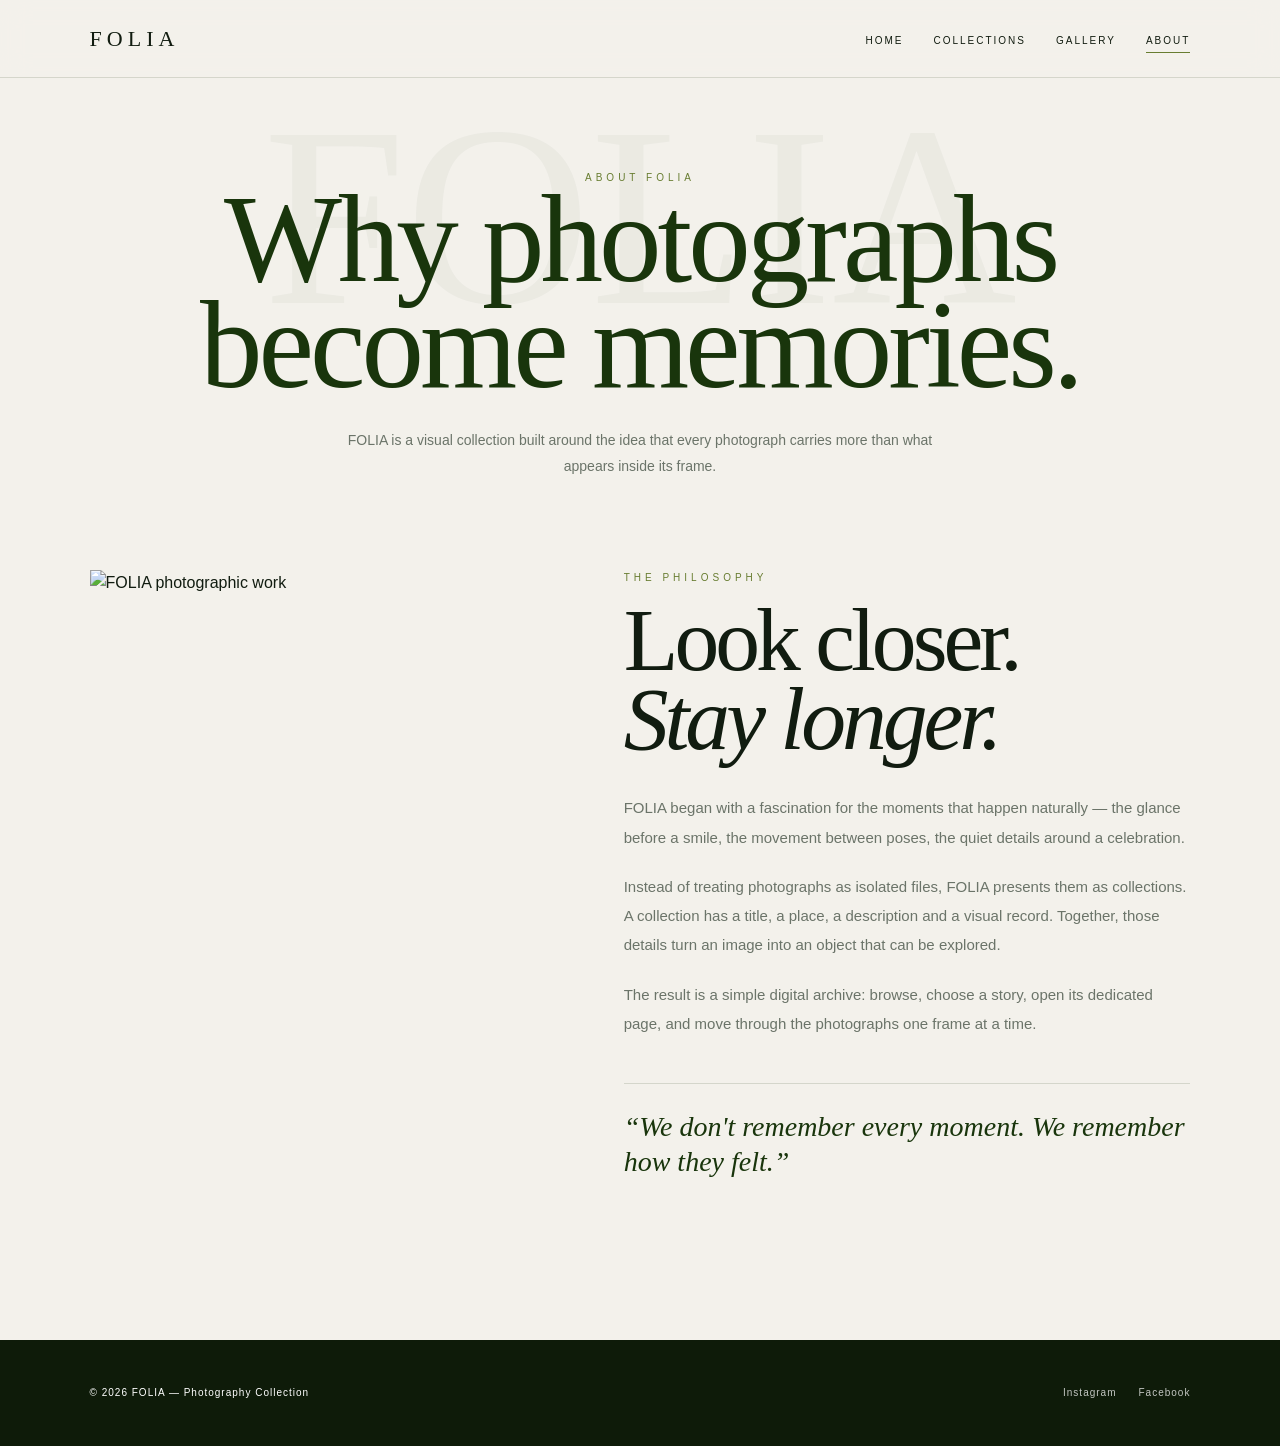
==== about.html @ 892d369e "Add files via upload" ====
<!DOCTYPE html>
<html lang="en">
<head>
<meta charset="UTF-8">
<meta name="viewport" content="width=device-width, initial-scale=1.0">
<title>About | FOLIA</title>
<link rel="stylesheet" href="style.css">
</head>
<body>

<nav>
  <a href="index.html" class="logo">FOLIA</a>
  <button class="menu-btn" onclick="toggleMenu()" aria-label="Open navigation">☰</button>
  <ul class="nav-links" id="navLinks">
    <li><a href="index.html">Home</a></li>
    <li><a href="collections.html">Collections</a></li>
    <li><a href="gallery.html">Gallery</a></li>
    <li><a href="about.html" class="active">About</a></li>
  </ul>
</nav>


<header class="page-header">
  <div class="label">ABOUT FOLIA</div>
  <h1>Why photographs<br>become memories.</h1>
  <p>FOLIA is a visual collection built around the idea that every photograph carries more than what appears inside its frame.</p>
</header>
<main class="page-main">
  <div class="about-layout">
    <div class="about-image"><img src="images/about1.jpg" alt="FOLIA photographic work"></div>
    <div class="about-copy">
      <div class="label">The philosophy</div>
      <h2>Look closer.<br><em>Stay longer.</em></h2>
      <p>FOLIA began with a fascination for the moments that happen naturally — the glance before a smile, the movement between poses, the quiet details around a celebration.</p>
      <p>Instead of treating photographs as isolated files, FOLIA presents them as collections. A collection has a title, a place, a description and a visual record. Together, those details turn an image into an object that can be explored.</p>
      <p>The result is a simple digital archive: browse, choose a story, open its dedicated page, and move through the photographs one frame at a time.</p>
      <div class="about-note">“We don't remember every moment. We remember how they felt.”</div>
    </div>
  </div>
</main>


<footer>
  <p>© 2026 FOLIA — Photography Collection</p>
  <div class="socials">
    <a href="https://www.instagram.com/krisalubia/" target="_blank" rel="noopener">Instagram</a>
    <a href="https://www.facebook.com/profile.php?id=61570940212125" target="_blank" rel="noopener">Facebook</a>
  </div>
</footer>


<script>
function toggleMenu(){document.getElementById("navLinks").classList.toggle("active")}
document.querySelectorAll(".nav-links a").forEach(a=>a.addEventListener("click",()=>document.getElementById("navLinks").classList.remove("active")));
</script>

</body>
</html>
---- style.css ----
:root{
  --forest:#19350c;
  --deep:#0e1b09;
  --olive:#687d31;
  --cream:#f3f1eb;
  --paper:#ebe7dc;
  --ink:#111c10;
  --muted:#6b7469;
  --line:rgba(25,53,12,.14);
  --serif:Georgia,"Times New Roman",serif;
  --sans:Arial,Helvetica,sans-serif;
  --ease:cubic-bezier(.22,.61,.36,1);
}
*{box-sizing:border-box;margin:0;padding:0}
html{scroll-behavior:smooth}
body{font-family:var(--sans);background:var(--cream);color:var(--ink);line-height:1.6;overflow-x:hidden}
a{color:inherit;text-decoration:none}
img{display:block;width:100%}
::selection{background:var(--olive);color:#fff}
nav{
  position:fixed;top:0;left:0;width:100%;height:78px;z-index:1000;
  padding:0 7%;display:flex;align-items:center;justify-content:space-between;
  background:rgba(243,241,235,.92);backdrop-filter:blur(14px);
  border-bottom:1px solid var(--line)
}
.logo{font:400 22px var(--serif);letter-spacing:5px}
.nav-links{display:flex;gap:30px;list-style:none}
.nav-links a{font-size:10px;text-transform:uppercase;letter-spacing:2px;position:relative}
.nav-links a:after{content:"";position:absolute;left:0;bottom:-7px;width:0;height:1px;background:var(--olive);transition:.35s var(--ease)}
.nav-links a:hover:after,.nav-links a.active:after{width:100%}
.menu-btn{display:none;border:0;background:transparent;font-size:25px;color:var(--forest);cursor:pointer}
.hero{
  min-height:88vh;position:relative;display:flex;align-items:flex-end;overflow:hidden;color:#fff;
  background:linear-gradient(to top,rgba(14,27,9,.9),rgba(14,27,9,.1) 68%),url("images/hero.jpg") center/cover no-repeat
}
.hero:before{content:"";position:absolute;inset:-4%;background:url("images/hero.jpg") center/cover no-repeat;z-index:-1;animation:zoom 16s ease-in-out infinite alternate}
@keyframes zoom{to{transform:scale(1.06)}}
.hero-content{padding:0 7% 10vh;max-width:1000px}
.eyebrow,.label{font-size:10px;letter-spacing:4px;text-transform:uppercase;color:var(--olive)}
.hero .eyebrow{color:#dce4c8;margin-bottom:22px}
.hero h1{font:400 clamp(70px,11vw,155px)/.82 var(--serif);letter-spacing:-5px}
.hero h1 span{margin-left:13vw;font-style:italic}
.hero p{max-width:520px;margin:35px 0 25px;font-size:15px;line-height:1.8;opacity:.9}
.pill{display:inline-flex;align-items:center;gap:18px;border:1px solid rgba(255,255,255,.5);padding:13px 20px;font-size:10px;letter-spacing:2px;text-transform:uppercase;transition:.3s}
.pill:hover{background:#fff;color:var(--forest)}
.scroll{position:absolute;right:7%;bottom:35px;font-size:9px;letter-spacing:3px;text-transform:uppercase;writing-mode:vertical-rl;opacity:.75}
.home-section{padding:120px 7%}
.collection{background:var(--cream)}
.section-head{display:flex;justify-content:space-between;gap:40px;align-items:end;margin-bottom:55px}
.section-head h2{font:400 clamp(52px,8vw,105px)/.86 var(--serif);letter-spacing:-4px}
.section-head p{max-width:390px;color:var(--muted);font-size:14px;line-height:1.9}
.object-grid{display:grid;grid-template-columns:repeat(2,1fr);gap:26px}
.object-card{position:relative;overflow:hidden;background:var(--paper)}
.object-card:nth-child(2),.object-card:nth-child(5){margin-top:80px}
.object-image{height:520px;overflow:hidden}
.object-image img{height:100%;object-fit:cover;transition:transform .8s var(--ease)}
.object-card:hover img{transform:scale(1.045)}
.object-info{padding:22px 24px 27px;display:grid;grid-template-columns:1fr auto;gap:12px}
.object-info h3{font:400 35px/1 var(--serif)}
.object-info p{grid-column:1/-1;color:var(--muted);font-size:13px;line-height:1.7}
.meta{font-size:9px;letter-spacing:2px;text-transform:uppercase;color:var(--olive);align-self:center}
.card-arrow{font-size:22px;transition:transform .3s}.object-card:hover .card-arrow{transform:translateX(5px)}
.approach{background:var(--forest);color:#fff;position:relative;overflow:hidden}
.approach:after{content:"F";position:absolute;right:-2vw;top:-100px;font:400 430px var(--serif);color:rgba(255,255,255,.035)}
.approach-grid{display:grid;grid-template-columns:.75fr 1.25fr;gap:10vw;position:relative;z-index:1}
.approach h2{font:400 clamp(55px,8vw,105px)/.84 var(--serif);letter-spacing:-4px}
.approach .label{color:#b9c990}
.approach-copy{padding-top:15px;max-width:650px}
.lead{font:400 clamp(25px,3vw,42px)/1.15 var(--serif);margin-bottom:35px}
.approach-copy p:not(.lead){font-size:14px;line-height:1.9;opacity:.75;margin-bottom:18px}
.featured{background:var(--paper)}
.featured-grid{display:grid;grid-template-columns:1.2fr .8fr;min-height:650px}
.featured-image{min-height:650px;background:url("images/H1.jpg") center/cover}
.featured-copy{padding:70px;display:flex;flex-direction:column;justify-content:center}
.featured-copy h2{font:400 clamp(52px,7vw,92px)/.88 var(--serif);letter-spacing:-4px;margin:20px 0 28px}
.featured-copy h2 em{font-style:italic}
.featured-copy p{color:var(--muted);max-width:430px;line-height:1.9;font-size:14px}
.text-link{display:inline-flex;gap:15px;align-items:center;margin-top:35px;font-size:10px;letter-spacing:2px;text-transform:uppercase;border-bottom:1px solid var(--forest);padding-bottom:8px;width:max-content}
footer{padding:45px 7%;background:var(--deep);color:#fff;display:flex;justify-content:space-between;gap:30px;align-items:center;font-size:10px;letter-spacing:1px}
footer .socials{display:flex;gap:22px}
footer a{opacity:.75} footer a:hover{opacity:1}
.page-header{padding:170px 7% 90px;text-align:center;position:relative;overflow:hidden}
.page-header:before{content:"FOLIA";position:absolute;left:50%;top:70px;transform:translateX(-50%);font:400 clamp(120px,20vw,280px) var(--serif);color:rgba(25,53,12,.035);pointer-events:none}
.page-header>*{position:relative}
.page-header h1{font:400 clamp(65px,10vw,125px)/.85 var(--serif);letter-spacing:-4px;color:var(--forest)}
.page-header p{max-width:620px;margin:28px auto 0;color:var(--muted);font-size:14px;line-height:1.9}
.page-main{padding:0 7% 120px}
.collection-intro{max-width:800px;margin:0 auto 65px;text-align:center;color:var(--muted);line-height:1.9}
.archive-grid{display:grid;grid-template-columns:repeat(3,1fr);gap:22px}
.archive-card{background:var(--paper);overflow:hidden}
.archive-card .object-image{height:430px}
.archive-card .object-info{display:block}
.archive-card .object-info h3{margin-bottom:10px}
.archive-card .object-info p{margin-bottom:10px}
.story-details{display:grid;grid-template-columns:1.3fr .7fr;gap:8vw;padding:0 7% 85px;max-width:1250px;margin:auto}
.detail-title{font:400 clamp(45px,6vw,78px)/.9 var(--serif);margin:12px 0 18px}
.detail-copy{color:var(--muted);font-size:14px;line-height:1.9;max-width:650px}
.detail-box{border-left:1px solid var(--line);padding-left:30px}
.back-link{display:inline-block;margin-top:25px;font-size:10px;letter-spacing:2px;text-transform:uppercase;border-bottom:1px solid var(--forest);padding-bottom:7px}
.photo-grid{display:grid;grid-template-columns:repeat(3,1fr);gap:12px}
.photo{overflow:hidden;background:#ddd;cursor:zoom-in}
.photo img{aspect-ratio:1/1.1;object-fit:cover;transition:.6s var(--ease)}
.photo:hover img{transform:scale(1.035)}
.category-heading{display:flex;justify-content:space-between;align-items:end;margin-bottom:30px}
.category-heading h2{font:400 55px/1 var(--serif)}
.category-heading p{font-size:10px;letter-spacing:2px;text-transform:uppercase;color:var(--muted)}
.lightbox{position:fixed;inset:0;background:rgba(10,16,8,.94);z-index:2000;display:none;align-items:center;justify-content:center;padding:5vw}
.lightbox.active{display:flex}
.lightbox img{max-width:92vw;max-height:88vh;width:auto;object-fit:contain}
.close{position:absolute;right:30px;top:18px;color:#fff;font-size:42px;font-weight:200;cursor:pointer}
.about-layout{display:grid;grid-template-columns:.85fr 1.15fr;gap:9vw;align-items:start}
.about-image{height:650px;background:url("images/about1.jpg") center/cover}
.about-copy h2{font:400 clamp(55px,7vw,95px)/.88 var(--serif);letter-spacing:-4px;margin:15px 0 35px}
.about-copy p{max-width:650px;color:var(--muted);font-size:15px;line-height:1.95;margin-bottom:20px}
.about-note{margin-top:45px;padding-top:25px;border-top:1px solid var(--line);font:italic 28px/1.25 var(--serif);color:var(--forest)}
.feature-story{padding:0 7% 120px}
.story-intro{padding:100px 0;border-top:1px solid var(--line);border-bottom:1px solid var(--line)}
.story-intro-grid{display:grid;grid-template-columns:.8fr 1.2fr;gap:10vw}
.story-intro h2,.story-ending h2{font:400 clamp(55px,7vw,95px)/.84 var(--serif);letter-spacing:-4px}
.story-intro h2 em,.story-ending em{font-style:italic}
.story-copy .lead{font-size:27px}.story-copy p:not(.lead){color:var(--muted);font-size:14px;line-height:1.9;margin-bottom:18px}
.story-gallery{padding-top:100px}.story-photo{margin:75px 0}
.story-photo img{max-height:760px;object-fit:cover}
.story-photo:nth-child(2){width:75%;margin-left:auto}
.story-photo:nth-child(3){width:60%}
.story-caption{display:flex;justify-content:space-between;gap:30px;margin-top:16px;font-size:10px;letter-spacing:2px;text-transform:uppercase;color:var(--muted)}
.story-caption strong{color:var(--forest);font-weight:400}
.story-ending{padding:100px 0;text-align:center;border-top:1px solid var(--line)}
.story-ending p{max-width:600px;margin:25px auto 0;color:var(--muted);font-size:14px;line-height:1.9}
@media(max-width:800px){
  nav{height:70px}.menu-btn{display:block}.nav-links{position:absolute;top:70px;left:0;width:100%;display:none;flex-direction:column;gap:0;background:var(--cream);border-bottom:1px solid var(--line)}
  .nav-links.active{display:flex}.nav-links li{padding:16px 7%;border-top:1px solid var(--line)}
  .hero{min-height:78vh}.hero h1 span{margin-left:7vw}.hero-content{padding-bottom:80px}
  .home-section{padding:85px 7%}.section-head{display:block}.section-head p{margin-top:25px}
  .object-grid,.archive-grid,.story-intro-grid,.about-layout,.approach-grid,.featured-grid,.story-details{grid-template-columns:1fr}
  .object-card:nth-child(2),.object-card:nth-child(5){margin-top:0}.object-image{height:430px}
  .featured-image{min-height:430px}.featured-copy{padding:45px 30px}.featured-grid{min-height:0}
  .approach-copy{padding-top:0}.detail-box{border-left:0;border-top:1px solid var(--line);padding:25px 0 0}
  .photo-grid{grid-template-columns:repeat(2,1fr)}.about-image{height:450px}
  .story-photo:nth-child(2),.story-photo:nth-child(3){width:100%}.story-caption{display:block}.story-caption strong{display:block;margin-top:6px}
  footer{display:block}footer .socials{margin-top:15px}
}
@media(max-width:480px){.hero h1{font-size:64px}.object-image{height:360px}.photo-grid{grid-template-columns:1fr}.page-header{padding-top:140px}}
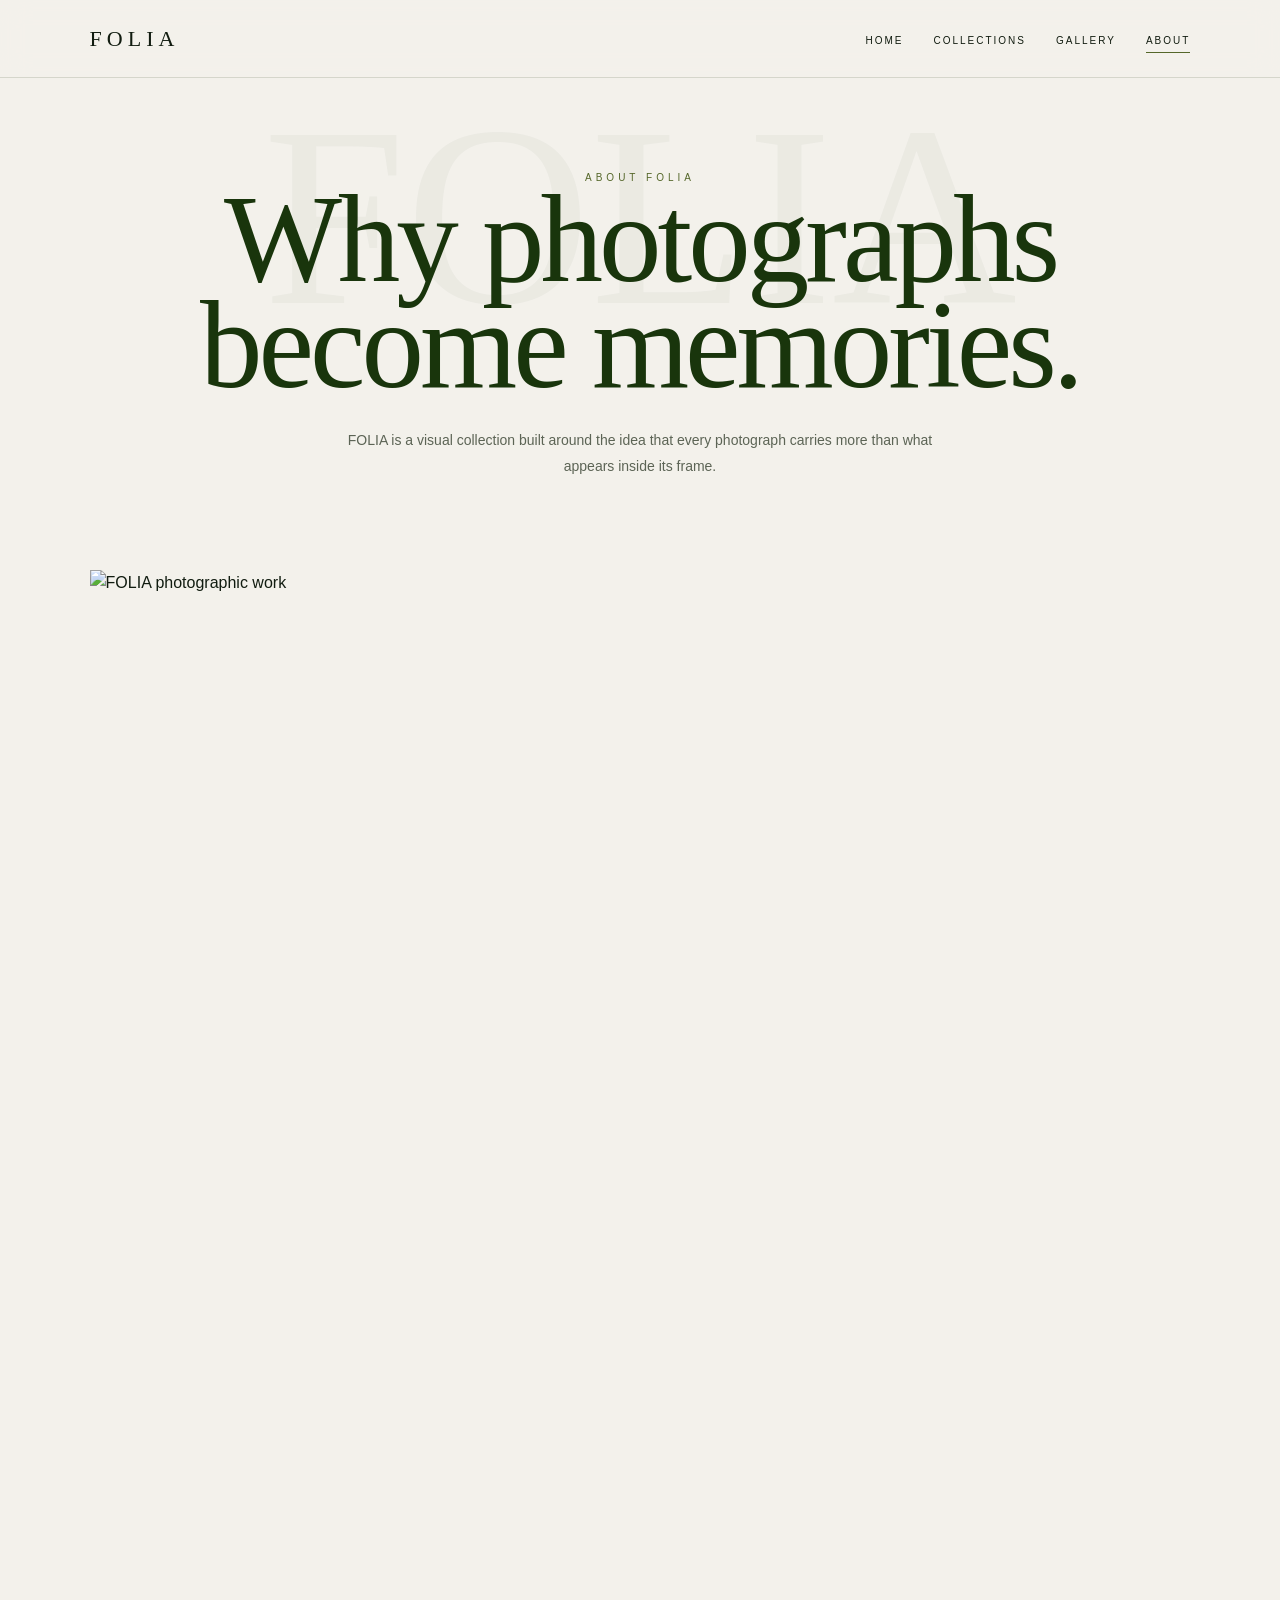
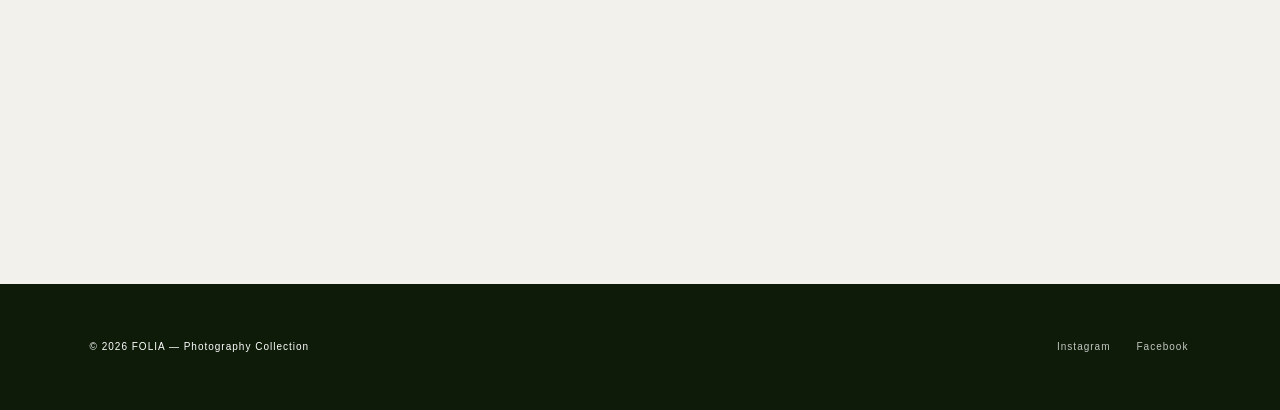
==== commit 65557526: "Add files via upload" ====
--- a/about.html
+++ b/about.html
@@ -3,14 +3,17 @@
 <head>
 <meta charset="UTF-8">
 <meta name="viewport" content="width=device-width, initial-scale=1.0">
-<title>About | FOLIA</title>
+<title>About FOLIA — Our Photography Philosophy</title>
+<meta name="description" content="Why photographs become memories. Discover the philosophy behind FOLIA, a visual archive built around the moments in between the expected ones.">
+<meta name="theme-color" content="#19350c">
+<link rel="icon" href="data:image/svg+xml,%3Csvg xmlns='http://www.w3.org/2000/svg' viewBox='0 0 64 64'%3E%3Crect width='64' height='64' rx='14' fill='%2319350c'/%3E%3Ctext x='32' y='45' font-family='Georgia,serif' font-size='36' fill='%23f3f1eb' text-anchor='middle'%3EF%3C/text%3E%3C/svg%3E">
 <link rel="stylesheet" href="style.css">
 </head>
 <body>
 
 <nav>
   <a href="index.html" class="logo">FOLIA</a>
-  <button class="menu-btn" onclick="toggleMenu()" aria-label="Open navigation">☰</button>
+  <button class="menu-btn" onclick="toggleMenu()" aria-label="Open navigation" aria-expanded="false" aria-controls="navLinks">☰</button>
   <ul class="nav-links" id="navLinks">
     <li><a href="index.html">Home</a></li>
     <li><a href="collections.html">Collections</a></li>
@@ -19,7 +22,6 @@
   </ul>
 </nav>
 
-
 <header class="page-header">
   <div class="label">ABOUT FOLIA</div>
   <h1>Why photographs<br>become memories.</h1>
@@ -27,7 +29,7 @@
 </header>
 <main class="page-main">
   <div class="about-layout">
-    <div class="about-image"><img src="images/about1.jpg" alt="FOLIA photographic work"></div>
+    <div class="about-image"><img src="images/about.webp" width="1600" height="1038" alt="FOLIA photographic work" loading="eager" fetchpriority="high" decoding="async"></div>
     <div class="about-copy">
       <div class="label">The philosophy</div>
       <h2>Look closer.<br><em>Stay longer.</em></h2>
@@ -39,7 +41,6 @@
   </div>
 </main>
 
-
 <footer>
   <p>© 2026 FOLIA — Photography Collection</p>
   <div class="socials">
@@ -48,11 +49,6 @@
   </div>
 </footer>
 
-
-<script>
-function toggleMenu(){document.getElementById("navLinks").classList.toggle("active")}
-document.querySelectorAll(".nav-links a").forEach(a=>a.addEventListener("click",()=>document.getElementById("navLinks").classList.remove("active")));
-</script>
-
+<script src="main.js" defer></script>
 </body>
 </html>
--- a/style.css
+++ b/style.css
@@ -2,11 +2,11 @@
 :root{
   --forest:#19350c;
   --deep:#0e1b09;
-  --olive:#687d31;
+  --olive:#55672a;
   --cream:#f3f1eb;
   --paper:#ebe7dc;
   --ink:#111c10;
-  --muted:#6b7469;
+  --muted:#5c6455;
   --line:rgba(25,53,12,.14);
   --serif:Georgia,"Times New Roman",serif;
   --sans:Arial,Helvetica,sans-serif;
@@ -29,12 +29,12 @@
 .nav-links a{font-size:10px;text-transform:uppercase;letter-spacing:2px;position:relative}
 .nav-links a:after{content:"";position:absolute;left:0;bottom:-7px;width:0;height:1px;background:var(--olive);transition:.35s var(--ease)}
 .nav-links a:hover:after,.nav-links a.active:after{width:100%}
-.menu-btn{display:none;border:0;background:transparent;font-size:25px;color:var(--forest);cursor:pointer}
+.menu-btn{display:none;border:0;background:transparent;font-size:25px;color:var(--forest);cursor:pointer;padding:12px;line-height:1;min-width:48px;min-height:48px}
 .hero{
   min-height:88vh;position:relative;display:flex;align-items:flex-end;overflow:hidden;color:#fff;
-  background:linear-gradient(to top,rgba(14,27,9,.9),rgba(14,27,9,.1) 68%),url("images/hero.jpg") center/cover no-repeat
+  background:linear-gradient(to top,rgba(14,27,9,.9),rgba(14,27,9,.1) 68%),url("images/hero.webp") center/cover no-repeat
 }
-.hero:before{content:"";position:absolute;inset:-4%;background:url("images/hero.jpg") center/cover no-repeat;z-index:-1;animation:zoom 16s ease-in-out infinite alternate}
+.hero:before{content:"";position:absolute;inset:-4%;background:url("images/hero.webp") center/cover no-repeat;z-index:-1;animation:zoom 16s ease-in-out infinite alternate}
 @keyframes zoom{to{transform:scale(1.06)}}
 .hero-content{padding:0 7% 10vh;max-width:1000px}
 .eyebrow,.label{font-size:10px;letter-spacing:4px;text-transform:uppercase;color:var(--olive)}
@@ -57,7 +57,7 @@
 .object-image img{height:100%;object-fit:cover;transition:transform .8s var(--ease)}
 .object-card:hover img{transform:scale(1.045)}
 .object-info{padding:22px 24px 27px;display:grid;grid-template-columns:1fr auto;gap:12px}
-.object-info h3{font:400 35px/1 var(--serif)}
+.object-info h3,.object-info h2{font:400 35px/1 var(--serif)}
 .object-info p{grid-column:1/-1;color:var(--muted);font-size:13px;line-height:1.7}
 .meta{font-size:9px;letter-spacing:2px;text-transform:uppercase;color:var(--olive);align-self:center}
 .card-arrow{font-size:22px;transition:transform .3s}.object-card:hover .card-arrow{transform:translateX(5px)}
@@ -71,7 +71,7 @@
 .approach-copy p:not(.lead){font-size:14px;line-height:1.9;opacity:.75;margin-bottom:18px}
 .featured{background:var(--paper)}
 .featured-grid{display:grid;grid-template-columns:1.2fr .8fr;min-height:650px}
-.featured-image{min-height:650px;background:url("images/H1.jpg") center/cover}
+.featured-image{min-height:650px;background:url("images/feature-1.webp") center/cover}
 .featured-copy{padding:70px;display:flex;flex-direction:column;justify-content:center}
 .featured-copy h2{font:400 clamp(52px,7vw,92px)/.88 var(--serif);letter-spacing:-4px;margin:20px 0 28px}
 .featured-copy h2 em{font-style:italic}
@@ -79,6 +79,7 @@
 .text-link{display:inline-flex;gap:15px;align-items:center;margin-top:35px;font-size:10px;letter-spacing:2px;text-transform:uppercase;border-bottom:1px solid var(--forest);padding-bottom:8px;width:max-content}
 footer{padding:45px 7%;background:var(--deep);color:#fff;display:flex;justify-content:space-between;gap:30px;align-items:center;font-size:10px;letter-spacing:1px}
 footer .socials{display:flex;gap:22px}
+footer .socials a{padding:10px 2px;display:inline-block}
 footer a{opacity:.75} footer a:hover{opacity:1}
 .page-header{padding:170px 7% 90px;text-align:center;position:relative;overflow:hidden}
 .page-header:before{content:"FOLIA";position:absolute;left:50%;top:70px;transform:translateX(-50%);font:400 clamp(120px,20vw,280px) var(--serif);color:rgba(25,53,12,.035);pointer-events:none}
@@ -91,7 +92,7 @@
 .archive-card{background:var(--paper);overflow:hidden}
 .archive-card .object-image{height:430px}
 .archive-card .object-info{display:block}
-.archive-card .object-info h3{margin-bottom:10px}
+.archive-card .object-info h3,.archive-card .object-info h2{margin-bottom:10px}
 .archive-card .object-info p{margin-bottom:10px}
 .story-details{display:grid;grid-template-columns:1.3fr .7fr;gap:8vw;padding:0 7% 85px;max-width:1250px;margin:auto}
 .detail-title{font:400 clamp(45px,6vw,78px)/.9 var(--serif);margin:12px 0 18px}
@@ -100,7 +101,7 @@
 .back-link{display:inline-block;margin-top:25px;font-size:10px;letter-spacing:2px;text-transform:uppercase;border-bottom:1px solid var(--forest);padding-bottom:7px}
 .photo-grid{display:grid;grid-template-columns:repeat(3,1fr);gap:12px}
 .photo{overflow:hidden;background:#ddd;cursor:zoom-in}
-.photo img{aspect-ratio:1/1.1;object-fit:cover;transition:.6s var(--ease)}
+.photo img{width:100%;height:auto;transition:.6s var(--ease)}
 .photo:hover img{transform:scale(1.035)}
 .category-heading{display:flex;justify-content:space-between;align-items:end;margin-bottom:30px}
 .category-heading h2{font:400 55px/1 var(--serif)}
@@ -108,9 +109,9 @@
 .lightbox{position:fixed;inset:0;background:rgba(10,16,8,.94);z-index:2000;display:none;align-items:center;justify-content:center;padding:5vw}
 .lightbox.active{display:flex}
 .lightbox img{max-width:92vw;max-height:88vh;width:auto;object-fit:contain}
-.close{position:absolute;right:30px;top:18px;color:#fff;font-size:42px;font-weight:200;cursor:pointer}
+.close{position:absolute;right:20px;top:8px;color:#fff;font-size:42px;font-weight:200;cursor:pointer;padding:10px;line-height:1;min-width:48px;min-height:48px;display:flex;align-items:center;justify-content:center}
 .about-layout{display:grid;grid-template-columns:.85fr 1.15fr;gap:9vw;align-items:start}
-.about-image{height:650px;background:url("images/about1.jpg") center/cover}
+.about-image{height:650px;background:url("images/about.webp") center/cover}
 .about-copy h2{font:400 clamp(55px,7vw,95px)/.88 var(--serif);letter-spacing:-4px;margin:15px 0 35px}
 .about-copy p{max-width:650px;color:var(--muted);font-size:15px;line-height:1.95;margin-bottom:20px}
 .about-note{margin-top:45px;padding-top:25px;border-top:1px solid var(--line);font:italic 28px/1.25 var(--serif);color:var(--forest)}
@@ -142,3 +143,5 @@
   footer{display:block}footer .socials{margin-top:15px}
 }
 @media(max-width:480px){.hero h1{font-size:64px}.object-image{height:360px}.photo-grid{grid-template-columns:1fr}.page-header{padding-top:140px}}
+
+.photo:focus-visible,.menu-btn:focus-visible,.close:focus-visible,a:focus-visible{outline:2px solid var(--olive);outline-offset:3px}
